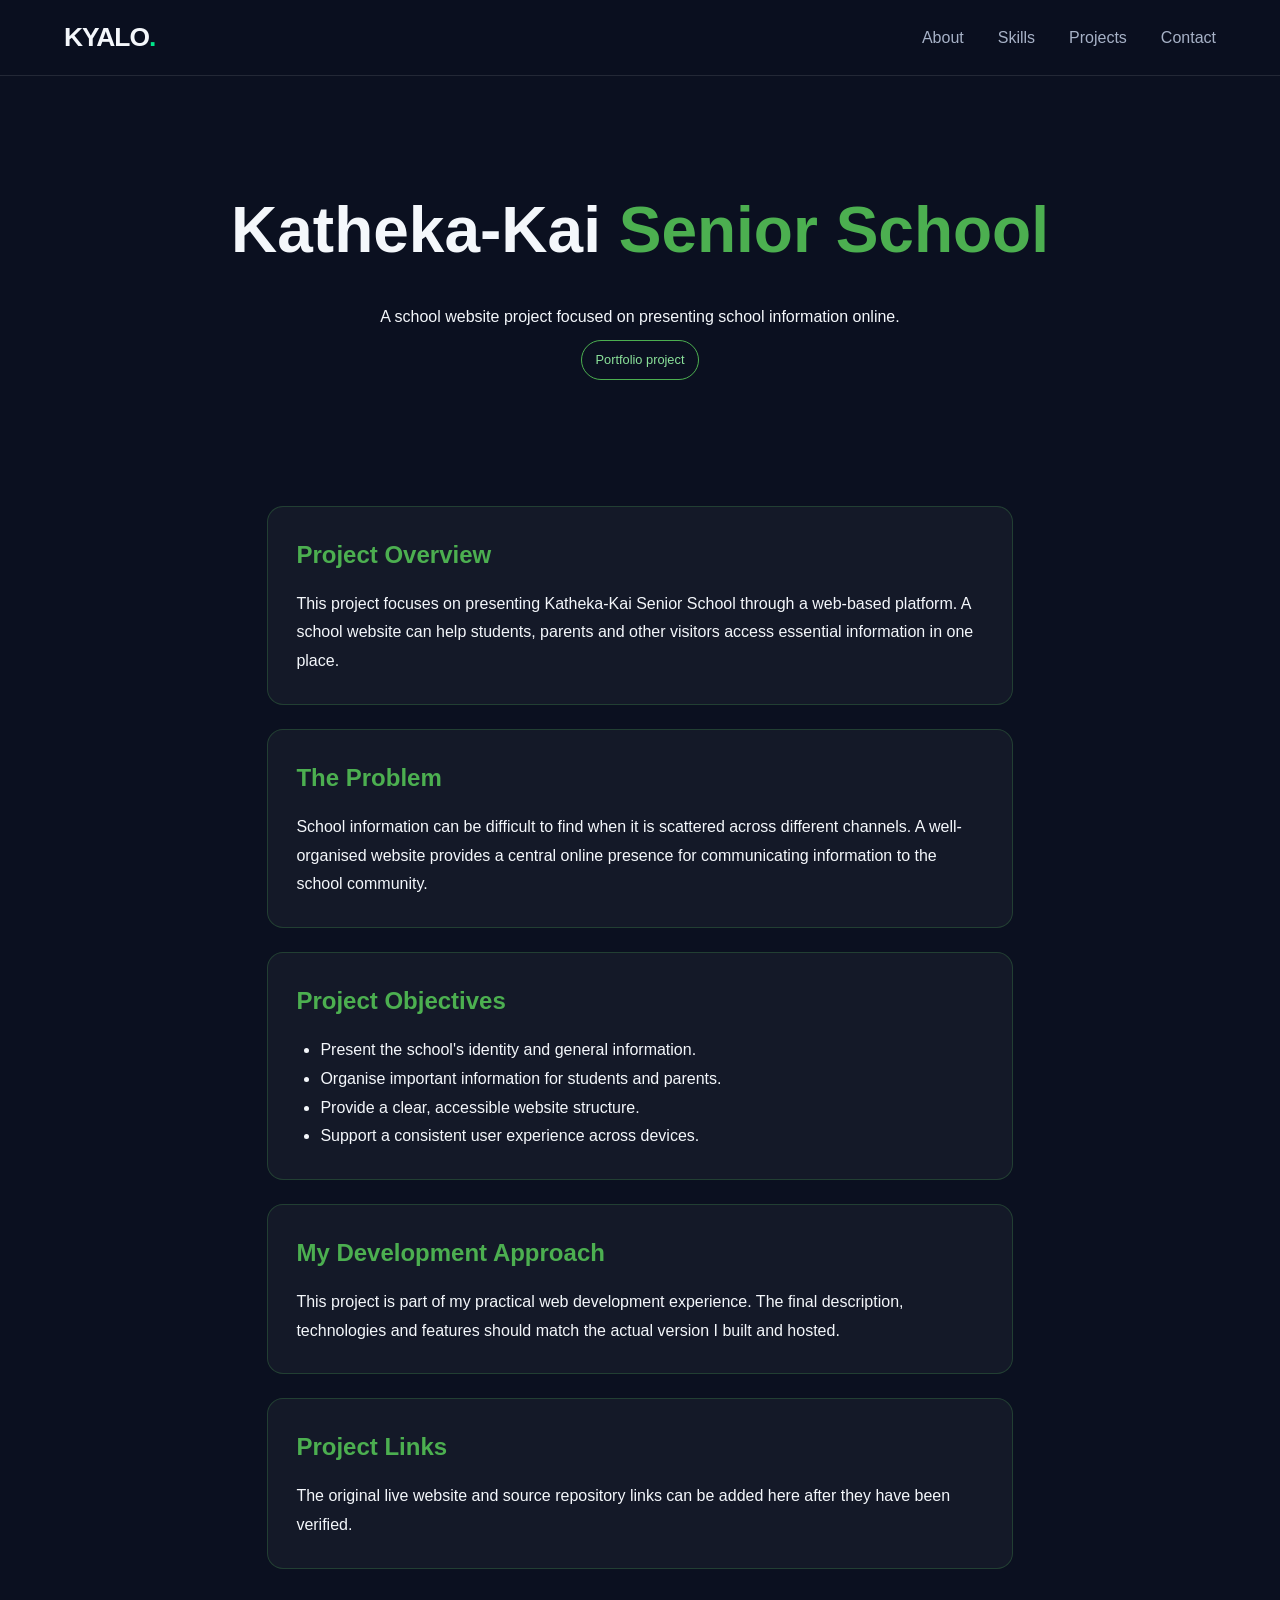
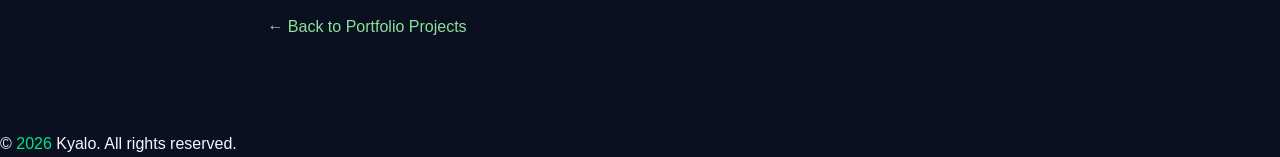
==== projects/katheka-kai/index.html @ 1a1ba1f4 "Create index.html" ====
<!DOCTYPE html>
<html lang="en">
<head>
    <meta charset="UTF-8">
    <meta name="viewport" content="width=device-width, initial-scale=1.0">
    <meta name="description" content="Katheka-Kai Senior School website project by Kyalo.">
    <title>Katheka-Kai Senior School | Kyalo</title>
    <link rel="stylesheet" href="../../css/style.css">
    <style>
        .project-hero {
            padding: 100px 8% 60px;
            text-align: center;
        }
        .project-hero h1 {
            font-size: clamp(2.2rem, 5vw, 4rem);
            margin-bottom: 18px;
        }
        .project-hero h1 span { color: #4CAF50; }
        .project-content {
            max-width: 950px;
            margin: 0 auto;
            padding: 20px 8% 90px;
        }
        .project-panel {
            background: rgba(255,255,255,0.04);
            border: 1px solid rgba(76,175,80,0.25);
            border-radius: 16px;
            padding: 28px;
            margin: 24px 0;
        }
        .project-content h2 {
            margin-bottom: 14px;
            color: #4CAF50;
        }
        .project-content p, .project-content li {
            line-height: 1.8;
        }
        .project-content ul { padding-left: 24px; }
        .project-status {
            display: inline-block;
            padding: 8px 14px;
            border: 1px solid #4CAF50;
            border-radius: 30px;
            color: #8be29a;
            margin: 10px 0 22px;
        }
        .back-link {
            display: inline-block;
            margin-top: 20px;
            color: #8be29a;
        }
    </style>
</head>
<body>

<header class="site-header">
    <a href="../../index.html" class="logo">KYALO<span>.</span></a>
    <nav class="desktop-nav">
        <a href="../../index.html#about">About</a>
        <a href="../../index.html#skills">Skills</a>
        <a href="../../index.html#projects">Projects</a>
        <a href="../../index.html#contact">Contact</a>
    </nav>
    <button class="menu-toggle" id="menu-toggle"
            aria-label="Open navigation menu" aria-expanded="false">☰</button>
</header>

<div class="sidebar-overlay" id="sidebar-overlay"></div>
<aside class="sidebar" id="sidebar">
    <button class="sidebar-close" id="sidebar-close"
            aria-label="Close navigation menu">×</button>
    <a href="../../index.html">Home</a>
    <a href="../../index.html#about">About</a>
    <a href="../../index.html#skills">Skills</a>
    <a href="../../index.html#projects">Projects</a>
    <a href="../../index.html#contact">Contact</a>
</aside>

<main>
    <section class="project-hero">
        <h1>Katheka-Kai <span>Senior School</span></h1>
        <p>A school website project focused on presenting school information online.</p>
        <div class="project-status">Portfolio project</div>
    </section>

    <section class="project-content">
        <div class="project-panel">
            <h2>Project Overview</h2>
            <p>
                This project focuses on presenting Katheka-Kai Senior School
                through a web-based platform. A school website can help students,
                parents and other visitors access essential information in one place.
            </p>
        </div>

        <div class="project-panel">
            <h2>The Problem</h2>
            <p>
                School information can be difficult to find when it is scattered
                across different channels. A well-organised website provides a
                central online presence for communicating information to the school
                community.
            </p>
        </div>

        <div class="project-panel">
            <h2>Project Objectives</h2>
            <ul>
                <li>Present the school's identity and general information.</li>
                <li>Organise important information for students and parents.</li>
                <li>Provide a clear, accessible website structure.</li>
                <li>Support a consistent user experience across devices.</li>
            </ul>
        </div>

        <div class="project-panel">
            <h2>My Development Approach</h2>
            <p>
                This project is part of my practical web development experience.
                The final description, technologies and features should match the
                actual version I built and hosted.
            </p>
        </div>

        <div class="project-panel">
            <h2>Project Links</h2>
            <p>
                The original live website and source repository links can be added
                here after they have been verified.
            </p>
        </div>

        <a class="back-link" href="../../index.html#projects">
            &larr; Back to Portfolio Projects
        </a>
    </section>
</main>

<footer class="footer">
    <p>&copy; <span id="year"></span> Kyalo. All rights reserved.</p>
</footer>

<script src="../../js/script.js"></script>
<script>
    document.getElementById("year").textContent = new Date().getFullYear();
</script>

</body>
</html>
---- css/style.css ----
/* =========================================
   KYALO PORTFOLIO — PREMIUM DARK THEME
   ========================================= */

:root {
  --bg: #0b1020;
  --bg-soft: #11182b;
  --surface: #151e32;
  --surface-hover: #1b2840;
  --primary: #00e68a;
  --primary-dark: #00bd70;
  --text: #f4f7fb;
  --muted: #a7b2c7;
  --border: rgba(255, 255, 255, 0.1);
  --radius: 16px;
  --max-width: 1180px;
}

* {
  box-sizing: border-box;
  margin: 0;
  padding: 0;
}

html {
  scroll-behavior: smooth;
  scroll-padding-top: 90px;
}

body {
  background: var(--bg);
  color: var(--text);
  font-family: "Segoe UI", Arial, sans-serif;
  line-height: 1.7;
  overflow-x: hidden;
}

a {
  color: inherit;
  text-decoration: none;
}

button {
  font: inherit;
}

button,
a {
  -webkit-tap-highlight-color: transparent;
}

button:focus-visible,
a:focus-visible {
  outline: 2px solid var(--primary);
  outline-offset: 4px;
}

span {
  color: var(--primary);
}

.site-header {
  position: sticky;
  top: 0;
  z-index: 100;
  display: flex;
  justify-content: space-between;
  align-items: center;
  gap: 30px;
  min-height: 76px;
  padding: 14px max(5%, calc((100% - var(--max-width)) / 2));
  background: rgba(11, 16, 32, 0.92);
  border-bottom: 1px solid var(--border);
  backdrop-filter: blur(16px);
}

.logo {
  font-size: 1.65rem;
  font-weight: 800;
  letter-spacing: -1px;
  white-space: nowrap;
}

.desktop-nav {
  display: flex;
  align-items: center;
  gap: 34px;
}

.desktop-nav a,
.sidebar > a:not(.logo) {
  color: var(--muted);
  transition: color 0.25s ease;
}

.desktop-nav a:hover,
.desktop-nav a.active,
.sidebar > a:hover {
  color: var(--primary);
}

.menu-toggle,
.sidebar,
.sidebar-overlay {
  display: none;
}

/* HERO */

.hero {
  position: relative;
  display: flex;
  align-items: center;
  min-height: 650px;
  padding: 100px max(7%, calc((100% - var(--max-width)) / 2));
  background:
    linear-gradient(
      90deg,
      rgba(7, 11, 24, 0.96) 0%,
      rgba(7, 11, 24, 0.83) 48%,
      rgba(7, 11, 24, 0.35) 100%
    ),
    linear-gradient(rgba(7, 11, 24, 0.18), rgba(7, 11, 24, 0.35)),
    url("../images/hero-coding.jpg") center / cover no-repeat;
  border-bottom: 1px solid var(--border);
}

.hero-content {
  width: 100%;
  max-width: 850px;
  animation: fade-up 0.8s ease both;
}

.eyebrow {
  margin-bottom: 16px;
  color: var(--primary);
  font-size: 0.78rem;
  font-weight: 800;
  letter-spacing: 3px;
}

.hero h1 {
  margin-bottom: 18px;
  font-size: clamp(2.8rem, 7vw, 5.6rem);
  line-height: 1.1;
  letter-spacing: -3px;
}

.hero h2 {
  max-width: 760px;
  margin-bottom: 22px;
  color: #d7dfed;
  font-size: clamp(1.15rem, 2.5vw, 1.7rem);
  line-height: 1.45;
}

.hero-description {
  max-width: 660px;
  color: var(--muted);
  font-size: 1.08rem;
}

.hero-actions {
  display: flex;
  flex-wrap: wrap;
  gap: 14px;
  margin-top: 32px;
}

.button {
  display: inline-flex;
  justify-content: center;
  align-items: center;
  min-height: 48px;
  padding: 12px 22px;
  border: 1px solid transparent;
  border-radius: 8px;
  font-weight: 700;
  transition:
    transform 0.25s ease,
    background 0.25s ease,
    border-color 0.25s ease;
}

.button:hover {
  transform: translateY(-3px);
}

.button-primary {
  background: var(--primary);
  color: #06150e;
}

.button-primary:hover {
  background: #38f5a7;
}

.button-secondary {
  border-color: rgba(255, 255, 255, 0.28);
  background: rgba(255, 255, 255, 0.04);
  color: var(--text);
}

.button-secondary:hover {
  border-color: var(--primary);
}

/* GENERAL SECTIONS */

.section {
  width: min(100% - 40px, var(--max-width));
  margin: 0 auto;
  padding: 100px 0;
}

.section h2 {
  margin-bottom: 24px;
  font-size: clamp(2rem, 4vw, 3rem);
  line-height: 1.2;
  letter-spacing: -1px;
}

.section > p:not(.eyebrow) {
  max-width: 850px;
  margin-bottom: 18px;
  color: var(--muted);
}

.about {
  border-bottom: 1px solid var(--border);
}

.section-intro {
  margin-bottom: 32px;
}

/* SKILLS */

.skills-grid,
.projects-grid {
  display: grid;
  grid-template-columns: repeat(3, minmax(0, 1fr));
  gap: 22px;
  margin-top: 34px;
}

.skill-card,
.project-card {
  display: flex;
  flex-direction: column;
  align-items: flex-start;
  min-width: 0;
  padding: 26px;
  overflow-wrap: anywhere;
  border: 1px solid var(--border);
  border-radius: var(--radius);
  background: var(--surface);
  transition:
    transform 0.25s ease,
    border-color 0.25s ease,
    background 0.25s ease;
}

.skill-card:hover,
.project-card:hover {
  transform: translateY(-5px);
  border-color: rgba(0, 230, 138, 0.65);
  background: var(--surface-hover);
}

.skill-card h3,
.project-card h3 {
  margin-bottom: 10px;
  font-size: 1.25rem;
}

.skill-card p,
.project-card p {
  margin-bottom: 20px;
  color: var(--muted);
  font-size: 0.95rem;
}

.skill-card > span:last-child,
.project-link {
  margin-top: auto;
  color: var(--primary);
  font-weight: 700;
}

/* PROJECTS */

.project-visual {
  display: grid;
  place-items: center;
  width: 100%;
  min-height: 145px;
  margin-bottom: 22px;
  border: 1px solid var(--border);
  border-radius: 10px;
  background:
    radial-gradient(circle at 80% 20%, rgba(0, 230, 138, 0.18), transparent 40%),
    #0d1527;
  color: var(--primary);
  font-size: 2.5rem;
  font-weight: 900;
  letter-spacing: 3px;
}

.project-status {
  margin: 0 0 18px;
  padding: 5px 10px;
  border: 1px solid rgba(0, 230, 138, 0.3);
  border-radius: 20px;
  color: var(--primary);
  font-size: 0.8rem;
}

/* CONTACT */

.contact-links {
  display: flex;
  flex-wrap: wrap;
  gap: 14px;
  margin-top: 28px;
}

.contact-links a {
  padding: 10px 17px;
  border: 1px solid var(--border);
  border-radius: 8px;
  color: var(--muted);
  transition: border-color 0.25s ease, color 0.25s ease;
}

.contact-links a:hover {
  border-color: var(--primary);
  color: var(--primary);
}

/* FOOTER */

.site-footer {
  display: flex;
  justify-content: space-between;
  align-items: center;
  gap: 20px;
  padding: 26px max(5%, calc((100% - var(--max-width)) / 2));
  border-top: 1px solid var(--border);
  color: var(--muted);
  font-size: 0.9rem;
}

.site-footer a:hover {
  color: var(--primary);
}

/* ANIMATIONS */

@keyframes fade-up {
  from {
    opacity: 0;
    transform: translateY(20px);
  }

  to {
    opacity: 1;
    transform: translateY(0);
  }
}

/* TABLETS */

@media (max-width: 900px) {
  .desktop-nav {
    gap: 18px;
  }

  .skills-grid,
  .projects-grid {
    grid-template-columns: repeat(2, minmax(0, 1fr));
  }

  .hero {
    min-height: 570px;
    padding-top: 80px;
    padding-bottom: 80px;
  }
}

/* MOBILE SIDEBAR */

@media (max-width: 700px) {
  .site-header {
    min-height: 68px;
    padding: 12px 22px;
  }

  .desktop-nav {
    display: none;
  }

  .menu-toggle {
    display: flex;
    flex-direction: column;
    justify-content: center;
    gap: 5px;
    width: 44px;
    height: 44px;
    padding: 10px;
    border: 1px solid var(--border);
    border-radius: 8px;
    background: var(--surface);
    cursor: pointer;
  }

  .menu-toggle span {
    display: block;
    width: 100%;
    height: 2px;
    border-radius: 2px;
    background: var(--text);
  }

  .sidebar {
    position: fixed;
    top: 0;
    left: 0;
    z-index: 300;
    display: flex;
    flex-direction: column;
    gap: 8px;
    width: min(82vw, 320px);
    height: 100dvh;
    padding: 30px 24px;
    border-right: 1px solid var(--border);
    background: var(--bg-soft);
    box-shadow: 20px 0 60px rgba(0, 0, 0, 0.3);
    transform: translateX(-105%);
    visibility: hidden;
    transition:
      transform 0.3s ease,
      visibility 0.3s ease;
  }

  .sidebar.open {
    transform: translateX(0);
    visibility: visible;
  }

  .sidebar .logo {
    margin: 30px 0 25px;
  }

  .sidebar > a:not(.logo) {
    padding: 12px 10px;
    border-radius: 8px;
  }

  .sidebar > a:not(.logo):hover {
    background: var(--surface);
  }

  .sidebar-close {
    align-self: flex-end;
    width: 40px;
    height: 40px;
    border: 1px solid var(--border);
    border-radius: 8px;
    background: var(--surface);
    color: var(--text);
    font-size: 1.6rem;
    cursor: pointer;
  }

  .sidebar-overlay {
    position: fixed;
    inset: 0;
    z-index: 200;
    display: block;
    background: rgba(0, 0, 0, 0.65);
    opacity: 0;
    visibility: hidden;
    transition: opacity 0.3s ease, visibility 0.3s ease;
  }

  .sidebar-overlay.open {
    opacity: 1;
    visibility: visible;
  }

  body.menu-open {
    overflow: hidden;
  }

  .hero {
    min-height: 560px;
    padding: 80px 24px;
    background-position: 60% center;
  }

  .hero h1 {
    letter-spacing: -1.5px;
  }

  .section {
    width: calc(100% - 40px);
    padding: 72px 0;
  }

  .skills-grid,
  .projects-grid {
    grid-template-columns: 1fr;
    gap: 16px;
  }

  .skill-card,
  .project-card {
    padding: 22px;
  }

  .site-footer {
    flex-direction: column;
    align-items: flex-start;
    padding: 24px 22px;
  }
}

/* REDUCED MOTION ACCESSIBILITY */

@media (prefers-reduced-motion: reduce) {
  *,
  *::before,
  *::after {
    scroll-behavior: auto !important;
    animation-duration: 0.01ms !important;
    animation-iteration-count: 1 !important;
    transition-duration: 0.01ms !important;
  }
}
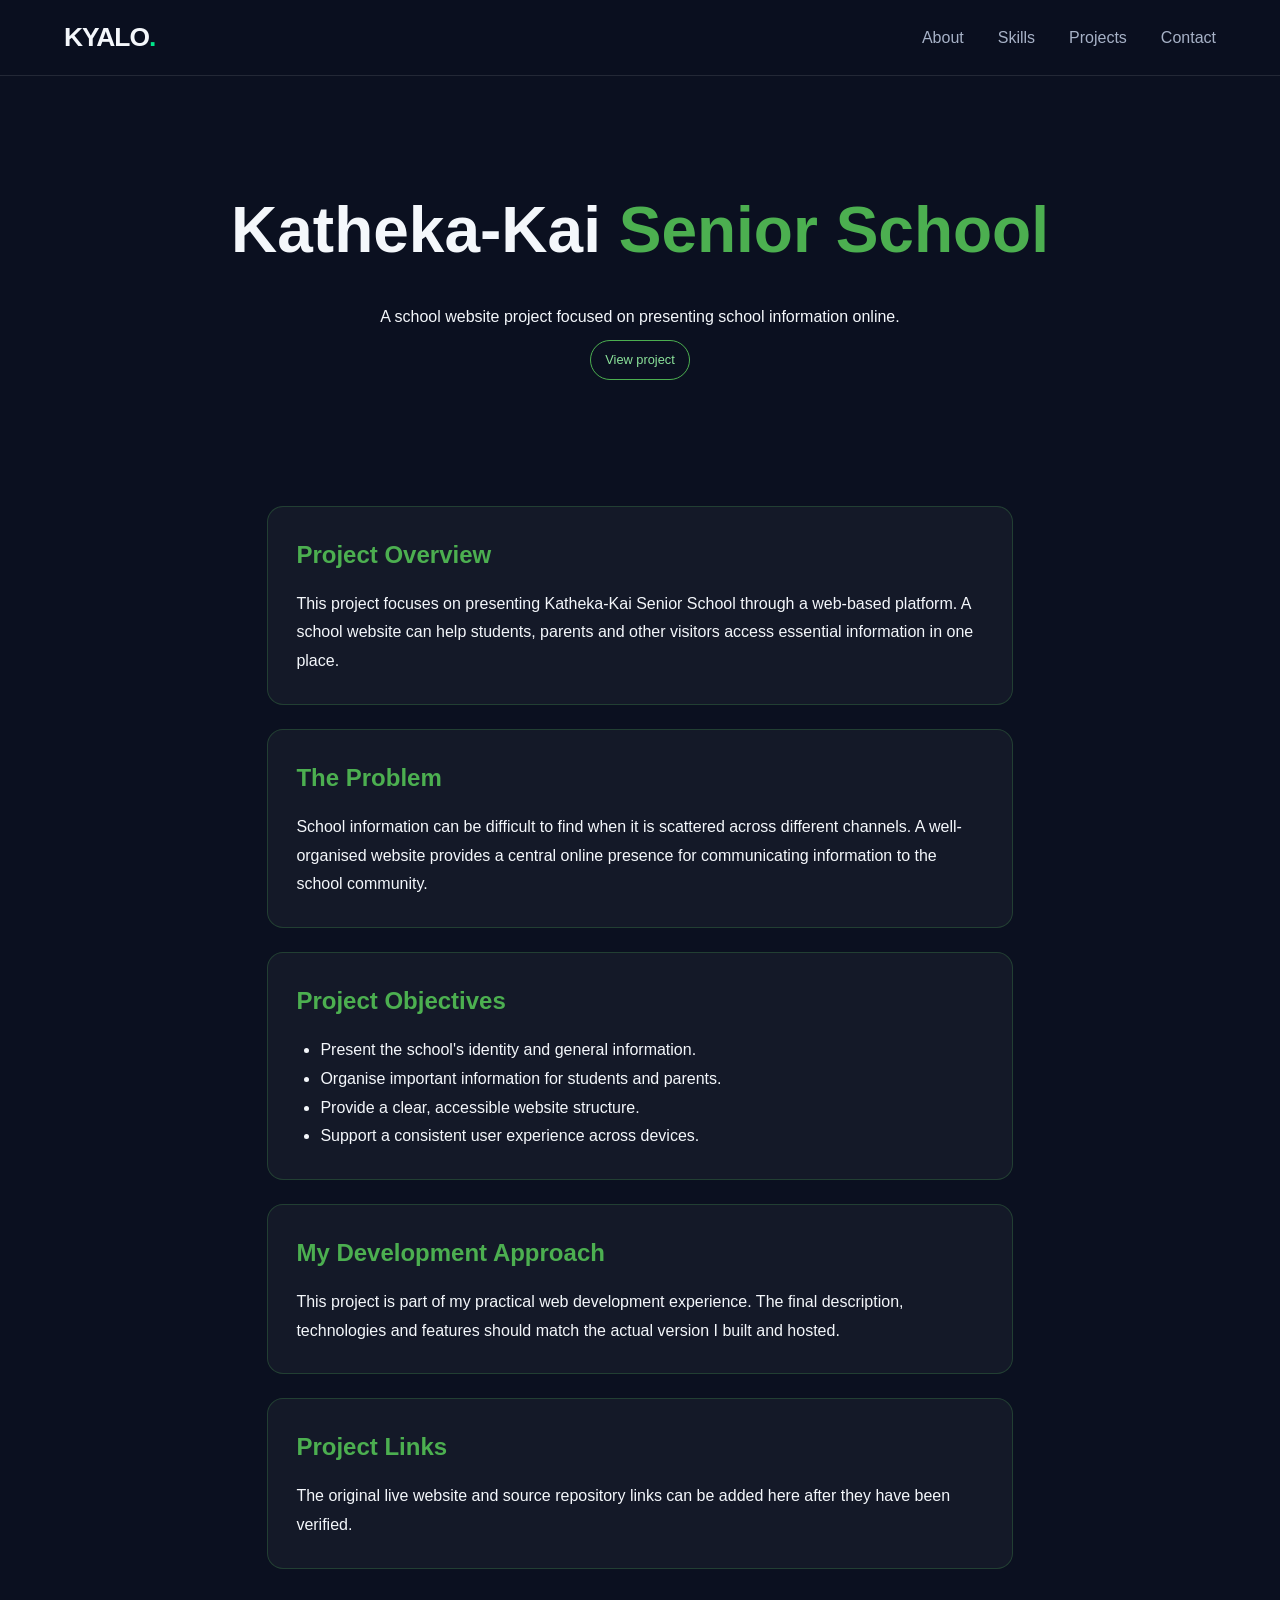
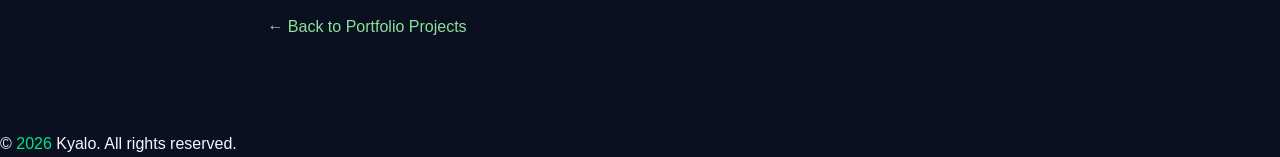
==== commit 1a974790: "Update index.html" ====
--- a/projects/katheka-kai/index.html
+++ b/projects/katheka-kai/index.html
@@ -81,7 +81,7 @@
     <section class="project-hero">
         <h1>Katheka-Kai <span>Senior School</span></h1>
         <p>A school website project focused on presenting school information online.</p>
-        <div class="project-status">Portfolio project</div>
+        <div class="project-status"><a href="https://katheka-kai-senior-shool.netlify.app">View project</a></div>
     </section>
 
     <section class="project-content">
--- a/css/style.css
+++ b/css/style.css
@@ -539,3 +539,84 @@
     transition-duration: 0.01ms !important;
   }
 }
+
+
+/* ========================================
+   SKILL AND PROJECT IMAGE STYLING
+======================================== */
+
+.skill-visual,
+.project-visual {
+    width: 100%;
+    overflow: hidden;
+    border-radius: 12px;
+    background: #101c2c;
+    display: flex;
+    align-items: center;
+    justify-content: center;
+}
+
+/* Project preview images */
+.project-visual {
+    aspect-ratio: 16 / 10;
+    margin-bottom: 20px;
+}
+
+.project-visual img {
+    display: block;
+    width: 100%;
+    height: 100%;
+    object-fit: cover;
+    transition: transform 0.4s ease;
+}
+
+/* Skill technology logos */
+.skill-visual {
+    aspect-ratio: 16 / 9;
+    margin-bottom: 18px;
+    padding: 18px;
+}
+
+.skill-visual img {
+    display: block;
+    width: 100%;
+    height: 100%;
+    object-fit: contain;
+    transition: transform 0.3s ease;
+}
+
+/* Subtle hover animation */
+.project-card:hover .project-visual img {
+    transform: scale(1.04);
+}
+
+.skill-card:hover .skill-visual img {
+    transform: scale(1.06);
+}
+
+/* Consistent card layout */
+.project-card,
+.skill-card {
+    min-width: 0;
+    overflow: hidden;
+}
+
+.project-card h3,
+.skill-card h3 {
+    margin-top: 8px;
+}
+
+/* Keyboard accessibility */
+.project-card:focus-visible,
+.skill-card:focus-visible {
+    outline: 2px solid #4CAF50;
+    outline-offset: 4px;
+}
+
+/* Respect reduced-motion preferences */
+@media (prefers-reduced-motion: reduce) {
+    .project-visual img,
+    .skill-visual img {
+        transition: none;
+    }
+}
